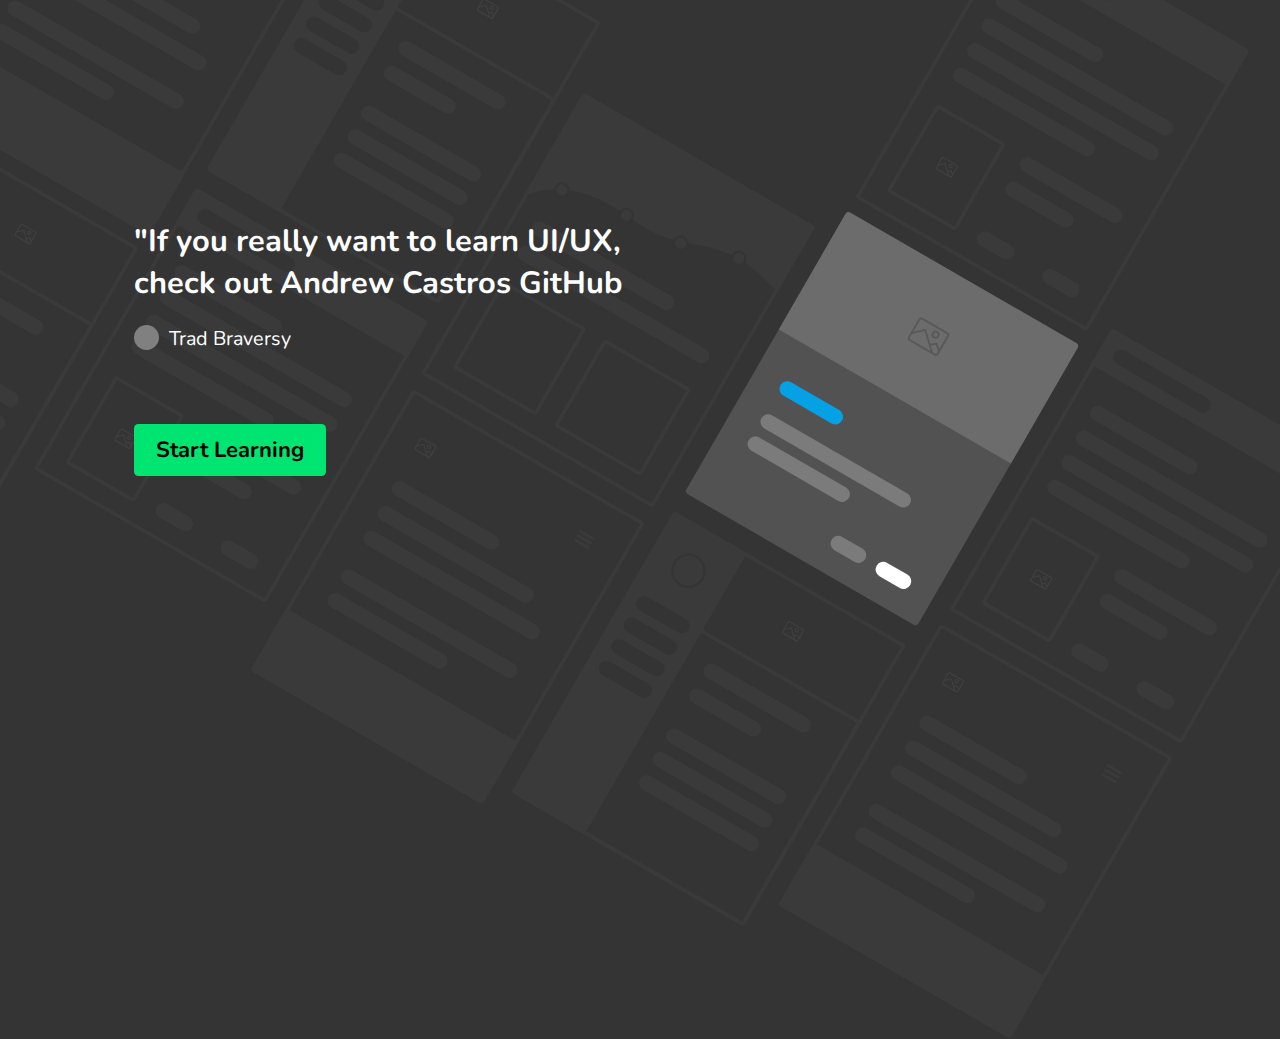
==== GSAPAnimatingSVG/index.html @ 4d9fe699 "more GSAP work" ====
<!DOCTYPE html>
<html lang="en">
<head>
    <meta charset="UTF-8">
    <meta http-equiv="X-UA-Compatible" content="IE=edge">
    <meta name="viewport" content="width=device-width, initial-scale=1.0">
    <link rel="stylesheet" href="css/main.css">
    <link rel="preconnect" href="https://fonts.gstatic.com">
<link href="https://fonts.googleapis.com/css2?family=Nunito:ital,wght@0,400;0,700;1,400&display=swap" rel="stylesheet">
    <title>Document</title>
</head>
<body>
    <div class="container">
        <svg viewBox="0 0 2184.857 1664.516">
            <defs>
              <clipPath id="clip-path">
                <rect width="24" height="20" fill="none"/>
              </clipPath>
            </defs>
            <g id="illus" transform="translate(227.429 219.193)">
            <g class="whole-card">
              <rect id="Rectangle_1139" class="card-bg" data-name="Rectangle 1139" width="366" height="444" rx="5" transform="translate(1279.115 314.613) rotate(30)" fill="#525252"/>
              <path id="Path_40" class="card-top" data-name="Path 40" d="M5,0H361a5,5,0,0,1,5,5V187H0V5A5,5,0,0,1,5,0Z" transform="translate(1279.115 314.613) rotate(30)" fill="#6c6c6c"/>
              <rect class="blip1" id="Rectangle_1141" data-name="Rectangle 1141" width="97" height="21" rx="10.5" transform="translate(1193.256 543.325) rotate(30)" fill="#04a2e4"/>
              <rect class="blip2" id="Rectangle_1142" data-name="Rectangle 1142" width="234" height="21" rx="10.5" transform="translate(1167.256 588.358) rotate(30)" fill="#7b7b7b"/>
              <rect class="blip3" id="Rectangle_1145" data-name="Rectangle 1145" width="158" height="21" rx="10.5" transform="translate(1149.756 618.669) rotate(30)" fill="#7b7b7b"/>
              <rect class="blip4" id="Rectangle_1143" data-name="Rectangle 1143" width="53" height="21" rx="10.5" transform="translate(1263.017 754.497) rotate(30)" fill="#7b7b7b"/>
              <rect class="blip5" id="Rectangle_1144" data-name="Rectangle 1144" width="53" height="21" rx="10.5" transform="translate(1324.504 789.997) rotate(30)" fill="#fff"/>
              <g class="icon" id="iconfinder_picture_1814111_1_" data-name="iconfinder_picture_1814111 (1)" transform="translate(1378.333 442.564) rotate(30)">
                <g id="Icon-Image" transform="translate(278 232)">
                  <path id="Fill-12" d="M-226.2-181.6h-39.5a4.225,4.225,0,0,1-4.2-4.2V-214a4.225,4.225,0,0,1,4.2-4.2h39.5A4.225,4.225,0,0,1-222-214v28.2a4.225,4.225,0,0,1-4.2,4.2Zm-39.6-33.9a1.367,1.367,0,0,0-1.4,1.4v28.2a1.367,1.367,0,0,0,1.4,1.4h39.5a1.367,1.367,0,0,0,1.4-1.4v-28.2a1.367,1.367,0,0,0-1.4-1.4Z" fill="#595959"/>
                  <path id="Fill-13" d="M-238.9-201.5a5.484,5.484,0,0,1-5.5-5.5,5.549,5.549,0,0,1,5.5-5.5,5.549,5.549,0,0,1,5.5,5.5,5.549,5.549,0,0,1-5.5,5.5Zm0-8.5a2.9,2.9,0,0,0-2.9,2.9,2.9,2.9,0,0,0,2.9,2.9,2.9,2.9,0,0,0,2.9-2.9,2.9,2.9,0,0,0-2.9-2.9Z" fill="#595959"/>
                  <path id="Fill-14" d="M-231.4-182.1l-23.1-21.7-13.2,12.2-1.8-1.9,15-13.9,24.9,23.4-1.8,1.9" fill="#595959"/>
                  <path id="Fill-15" d="M-224.2-189.3l-7.7-6.2-6.4,5.3-1.7-2.1,8.1-6.6,9.3,7.6-1.6,2" fill="#595959"/>
                </g>
              </g>
            </g>
              <g id="Group_59" data-name="Group 59" transform="translate(625.109 -1030.616) rotate(30)" opacity="0.36">
                <g id="Rectangle_1146" data-name="Rectangle 1146" transform="translate(1632 796)" fill="none" stroke="#474747" stroke-width="5">
                  <rect width="366" height="444" rx="5" stroke="none"/>
                  <rect x="2.5" y="2.5" width="361" height="439" rx="2.5" fill="none"/>
                </g>
                <g id="Rectangle_1151" data-name="Rectangle 1151" transform="translate(1665 1073)" fill="none" stroke="#474747" stroke-width="5">
                  <rect width="109" height="138" rx="5" stroke="none"/>
                  <rect x="2.5" y="2.5" width="104" height="133" rx="2.5" fill="none"/>
                </g>
                <path id="Rectangle_1149" data-name="Rectangle 1149" d="M5,0H361a5,5,0,0,1,5,5V57a0,0,0,0,1,0,0H0a0,0,0,0,1,0,0V5A5,5,0,0,1,5,0Z" transform="translate(1632 796)" fill="#474747"/>
                <rect id="Rectangle_1150" data-name="Rectangle 1150" width="151" height="21" rx="10.5" transform="translate(1652 814)" fill="#343434"/>
                <rect id="Rectangle_1148" data-name="Rectangle 1148" width="166" height="21" rx="10.5" transform="translate(1663 896)" fill="#474747"/>
                <rect id="Rectangle_1148-2" data-name="Rectangle 1148" width="299" height="21" rx="10.5" transform="translate(1663 935)" fill="#474747"/>
                <rect id="Rectangle_1148-3" data-name="Rectangle 1148" width="299" height="21" rx="10.5" transform="translate(1663 974)" fill="#474747"/>
                <rect id="Rectangle_1148-4" data-name="Rectangle 1148" width="221" height="21" rx="10.5" transform="translate(1663 1013)" fill="#474747"/>
                <rect id="Rectangle_1148-5" data-name="Rectangle 1148" width="159" height="21" rx="10.5" transform="translate(1803 1073)" fill="#474747"/>
                <rect id="Rectangle_1148-6" data-name="Rectangle 1148" width="104" height="21" rx="10.5" transform="translate(1803 1112)" fill="#474747"/>
                <rect id="Rectangle_1148-7" data-name="Rectangle 1148" width="56" height="21" rx="10.5" transform="translate(1803 1190)" fill="#474747"/>
                <rect id="Rectangle_1152" data-name="Rectangle 1152" width="56" height="21" rx="10.5" transform="translate(1906 1190)" fill="#474747"/>
                <g id="iconfinder_picture_1814111_1_2" data-name="iconfinder_picture_1814111 (1)" transform="translate(1699.156 1117.8)">
                  <g id="Icon-Image-2" data-name="Icon-Image" transform="translate(8.1 13.8)">
                    <path id="Fill-12-2" data-name="Fill-12" d="M-246.737-198.8h-20.937a2.24,2.24,0,0,1-2.226-2.226v-14.947a2.24,2.24,0,0,1,2.226-2.226h20.937a2.24,2.24,0,0,1,2.226,2.226v14.947a2.24,2.24,0,0,1-2.226,2.226Zm-20.99-17.969a.725.725,0,0,0-.742.742v14.947a.725.725,0,0,0,.742.742h20.937a.725.725,0,0,0,.742-.742v-14.947a.725.725,0,0,0-.742-.742Z" transform="translate(269.9 218.2)" fill="#595959"/>
                    <path id="Fill-13-2" data-name="Fill-13" d="M-241.485-206.67a2.907,2.907,0,0,1-2.915-2.915,2.941,2.941,0,0,1,2.915-2.915,2.941,2.941,0,0,1,2.915,2.915,2.941,2.941,0,0,1-2.915,2.915Zm0-4.505a1.538,1.538,0,0,0-1.537,1.537,1.538,1.538,0,0,0,1.537,1.537,1.538,1.538,0,0,0,1.537-1.537,1.538,1.538,0,0,0-1.537-1.537Z" transform="translate(257.916 215.521)" fill="#595959"/>
                    <path id="Fill-14-2" data-name="Fill-14" d="M-249.305-193.99l-12.244-11.5-7,6.467-.954-1.007,7.951-7.368,13.2,12.4-.954,1.007" transform="translate(269.712 213.124)" fill="#595959"/>
                    <path id="Fill-15-2" data-name="Fill-15" d="M-231.625-193.812l-4.081-3.286-3.392,2.809-.9-1.113,4.293-3.5,4.929,4.028-.848,1.06" transform="translate(255.848 209.13)" fill="#595959"/>
                  </g>
                </g>
              </g>
              <g id="Group_62" data-name="Group 62" transform="translate(-625.434 -1222.61) rotate(30)" opacity="0.36">
                <g id="Rectangle_1146-2" data-name="Rectangle 1146" transform="translate(1632 796)" fill="none" stroke="#474747" stroke-width="5">
                  <rect width="366" height="444" rx="5" stroke="none"/>
                  <rect x="2.5" y="2.5" width="361" height="439" rx="2.5" fill="none"/>
                </g>
                <g id="Rectangle_1151-2" data-name="Rectangle 1151" transform="translate(1665 1073)" fill="none" stroke="#474747" stroke-width="5">
                  <rect width="109" height="138" rx="5" stroke="none"/>
                  <rect x="2.5" y="2.5" width="104" height="133" rx="2.5" fill="none"/>
                </g>
                <path id="Rectangle_1149-2" data-name="Rectangle 1149" d="M5,0H361a5,5,0,0,1,5,5V57a0,0,0,0,1,0,0H0a0,0,0,0,1,0,0V5A5,5,0,0,1,5,0Z" transform="translate(1632 796)" fill="#474747"/>
                <rect id="Rectangle_1150-2" data-name="Rectangle 1150" width="151" height="21" rx="10.5" transform="translate(1652 814)" fill="#343434"/>
                <rect id="Rectangle_1148-8" data-name="Rectangle 1148" width="166" height="21" rx="10.5" transform="translate(1663 896)" fill="#474747"/>
                <rect id="Rectangle_1148-9" data-name="Rectangle 1148" width="299" height="21" rx="10.5" transform="translate(1663 935)" fill="#474747"/>
                <rect id="Rectangle_1148-10" data-name="Rectangle 1148" width="299" height="21" rx="10.5" transform="translate(1663 974)" fill="#474747"/>
                <rect id="Rectangle_1148-11" data-name="Rectangle 1148" width="221" height="21" rx="10.5" transform="translate(1663 1013)" fill="#474747"/>
                <rect id="Rectangle_1148-12" data-name="Rectangle 1148" width="159" height="21" rx="10.5" transform="translate(1803 1073)" fill="#474747"/>
                <rect id="Rectangle_1148-13" data-name="Rectangle 1148" width="104" height="21" rx="10.5" transform="translate(1803 1112)" fill="#474747"/>
                <rect id="Rectangle_1148-14" data-name="Rectangle 1148" width="56" height="21" rx="10.5" transform="translate(1803 1190)" fill="#474747"/>
                <rect id="Rectangle_1152-2" data-name="Rectangle 1152" width="56" height="21" rx="10.5" transform="translate(1906 1190)" fill="#474747"/>
                <g id="iconfinder_picture_1814111_1_3" data-name="iconfinder_picture_1814111 (1)" transform="translate(1699.156 1117.8)">
                  <g id="Icon-Image-3" data-name="Icon-Image" transform="translate(8.1 13.8)">
                    <path id="Fill-12-3" data-name="Fill-12" d="M-246.737-198.8h-20.937a2.24,2.24,0,0,1-2.226-2.226v-14.947a2.24,2.24,0,0,1,2.226-2.226h20.937a2.24,2.24,0,0,1,2.226,2.226v14.947a2.24,2.24,0,0,1-2.226,2.226Zm-20.99-17.969a.725.725,0,0,0-.742.742v14.947a.725.725,0,0,0,.742.742h20.937a.725.725,0,0,0,.742-.742v-14.947a.725.725,0,0,0-.742-.742Z" transform="translate(269.9 218.2)" fill="#595959"/>
                    <path id="Fill-13-3" data-name="Fill-13" d="M-241.485-206.67a2.907,2.907,0,0,1-2.915-2.915,2.941,2.941,0,0,1,2.915-2.915,2.941,2.941,0,0,1,2.915,2.915,2.941,2.941,0,0,1-2.915,2.915Zm0-4.505a1.538,1.538,0,0,0-1.537,1.537,1.538,1.538,0,0,0,1.537,1.537,1.538,1.538,0,0,0,1.537-1.537,1.538,1.538,0,0,0-1.537-1.537Z" transform="translate(257.916 215.521)" fill="#595959"/>
                    <path id="Fill-14-3" data-name="Fill-14" d="M-249.305-193.99l-12.244-11.5-7,6.467-.954-1.007,7.951-7.368,13.2,12.4-.954,1.007" transform="translate(269.712 213.124)" fill="#595959"/>
                    <path id="Fill-15-3" data-name="Fill-15" d="M-231.625-193.812l-4.081-3.286-3.392,2.809-.9-1.113,4.293-3.5,4.929,4.028-.848,1.06" transform="translate(255.848 209.13)" fill="#595959"/>
                  </g>
                </g>
              </g>
              <g id="Group_66" data-name="Group 66" transform="translate(496.262 -1593.445) rotate(30)" opacity="0.36">
                <g id="Rectangle_1146-3" data-name="Rectangle 1146" transform="translate(1632 796)" fill="none" stroke="#474747" stroke-width="5">
                  <rect width="366" height="444" rx="5" stroke="none"/>
                  <rect x="2.5" y="2.5" width="361" height="439" rx="2.5" fill="none"/>
                </g>
                <g id="Rectangle_1151-3" data-name="Rectangle 1151" transform="translate(1665 1073)" fill="none" stroke="#474747" stroke-width="5">
                  <rect width="109" height="138" rx="5" stroke="none"/>
                  <rect x="2.5" y="2.5" width="104" height="133" rx="2.5" fill="none"/>
                </g>
                <path id="Rectangle_1149-3" data-name="Rectangle 1149" d="M5,0H361a5,5,0,0,1,5,5V57a0,0,0,0,1,0,0H0a0,0,0,0,1,0,0V5A5,5,0,0,1,5,0Z" transform="translate(1632 796)" fill="#474747"/>
                <rect id="Rectangle_1150-3" data-name="Rectangle 1150" width="151" height="21" rx="10.5" transform="translate(1652 814)" fill="#343434"/>
                <rect id="Rectangle_1148-15" data-name="Rectangle 1148" width="166" height="21" rx="10.5" transform="translate(1663 896)" fill="#474747"/>
                <rect id="Rectangle_1148-16" data-name="Rectangle 1148" width="299" height="21" rx="10.5" transform="translate(1663 935)" fill="#474747"/>
                <rect id="Rectangle_1148-17" data-name="Rectangle 1148" width="299" height="21" rx="10.5" transform="translate(1663 974)" fill="#474747"/>
                <rect id="Rectangle_1148-18" data-name="Rectangle 1148" width="221" height="21" rx="10.5" transform="translate(1663 1013)" fill="#474747"/>
                <rect id="Rectangle_1148-19" data-name="Rectangle 1148" width="159" height="21" rx="10.5" transform="translate(1803 1073)" fill="#474747"/>
                <rect id="Rectangle_1148-20" data-name="Rectangle 1148" width="104" height="21" rx="10.5" transform="translate(1803 1112)" fill="#474747"/>
                <rect id="Rectangle_1148-21" data-name="Rectangle 1148" width="56" height="21" rx="10.5" transform="translate(1803 1190)" fill="#474747"/>
                <rect id="Rectangle_1152-3" data-name="Rectangle 1152" width="56" height="21" rx="10.5" transform="translate(1906 1190)" fill="#474747"/>
                <g id="iconfinder_picture_1814111_1_4" data-name="iconfinder_picture_1814111 (1)" transform="translate(1699.156 1117.8)">
                  <g id="Icon-Image-4" data-name="Icon-Image" transform="translate(8.1 13.8)">
                    <path id="Fill-12-4" data-name="Fill-12" d="M-246.737-198.8h-20.937a2.24,2.24,0,0,1-2.226-2.226v-14.947a2.24,2.24,0,0,1,2.226-2.226h20.937a2.24,2.24,0,0,1,2.226,2.226v14.947a2.24,2.24,0,0,1-2.226,2.226Zm-20.99-17.969a.725.725,0,0,0-.742.742v14.947a.725.725,0,0,0,.742.742h20.937a.725.725,0,0,0,.742-.742v-14.947a.725.725,0,0,0-.742-.742Z" transform="translate(269.9 218.2)" fill="#595959"/>
                    <path id="Fill-13-4" data-name="Fill-13" d="M-241.485-206.67a2.907,2.907,0,0,1-2.915-2.915,2.941,2.941,0,0,1,2.915-2.915,2.941,2.941,0,0,1,2.915,2.915,2.941,2.941,0,0,1-2.915,2.915Zm0-4.505a1.538,1.538,0,0,0-1.537,1.537,1.538,1.538,0,0,0,1.537,1.537,1.538,1.538,0,0,0,1.537-1.537,1.538,1.538,0,0,0-1.537-1.537Z" transform="translate(257.916 215.521)" fill="#595959"/>
                    <path id="Fill-14-4" data-name="Fill-14" d="M-249.305-193.99l-12.244-11.5-7,6.467-.954-1.007,7.951-7.368,13.2,12.4-.954,1.007" transform="translate(269.712 213.124)" fill="#595959"/>
                    <path id="Fill-15-4" data-name="Fill-15" d="M-231.625-193.812l-4.081-3.286-3.392,2.809-.9-1.113,4.293-3.5,4.929,4.028-.848,1.06" transform="translate(255.848 209.13)" fill="#595959"/>
                  </g>
                </g>
              </g>
              <g id="Group_56" data-name="Group 56" transform="translate(573.109 -940.549) rotate(30)" opacity="0.36">
                <g id="Rectangle_1172" data-name="Rectangle 1172" transform="translate(64 796)" fill="none" stroke="#474747" stroke-width="5">
                  <rect width="366" height="444" rx="5" stroke="none"/>
                  <rect x="2.5" y="2.5" width="361" height="439" rx="2.5" fill="none"/>
                </g>
                <rect id="Rectangle_1174" data-name="Rectangle 1174" width="366" height="98" rx="5" transform="translate(64 1142)" fill="#474747"/>
                <rect id="Rectangle_1175" data-name="Rectangle 1175" width="166" height="21" rx="10.5" transform="translate(106 913)" fill="#474747"/>
                <g id="Repeat_Grid_2" data-name="Repeat Grid 2" transform="translate(357 848)" clip-path="url(#clip-path)">
                  <g transform="translate(-366 -853)">
                    <rect id="Rectangle_1184" data-name="Rectangle 1184" width="24" height="4" rx="2" transform="translate(366 853)" fill="#474747"/>
                  </g>
                  <g transform="translate(-366 -846)">
                    <rect id="Rectangle_1184-2" data-name="Rectangle 1184" width="24" height="4" rx="2" transform="translate(366 853)" fill="#474747"/>
                  </g>
                  <g transform="translate(-366 -839)">
                    <rect id="Rectangle_1184-3" data-name="Rectangle 1184" width="24" height="4" rx="2" transform="translate(366 853)" fill="#474747"/>
                  </g>
                </g>
                <rect id="Rectangle_1176" data-name="Rectangle 1176" width="243" height="21" rx="10.5" transform="translate(106 952)" fill="#474747"/>
                <rect id="Rectangle_1177" data-name="Rectangle 1177" width="275" height="21" rx="10.5" transform="translate(106 991)" fill="#474747"/>
                <rect id="Rectangle_1178" data-name="Rectangle 1178" width="275" height="21" rx="10.5" transform="translate(106 1052)" fill="#474747"/>
                <rect id="Rectangle_1183" data-name="Rectangle 1183" width="186" height="21" rx="10.5" transform="translate(106 1089)" fill="#474747"/>
                <g id="iconfinder_picture_1814111_1_5" data-name="iconfinder_picture_1814111 (1)" transform="translate(98.156 833.8)">
                  <g id="Icon-Image-5" data-name="Icon-Image" transform="translate(8.1 13.8)">
                    <path id="Fill-12-5" data-name="Fill-12" d="M-246.737-198.8h-20.937a2.24,2.24,0,0,1-2.226-2.226v-14.947a2.24,2.24,0,0,1,2.226-2.226h20.937a2.24,2.24,0,0,1,2.226,2.226v14.947a2.24,2.24,0,0,1-2.226,2.226Zm-20.99-17.969a.725.725,0,0,0-.742.742v14.947a.725.725,0,0,0,.742.742h20.937a.725.725,0,0,0,.742-.742v-14.947a.725.725,0,0,0-.742-.742Z" transform="translate(269.9 218.2)" fill="#595959"/>
                    <path id="Fill-13-5" data-name="Fill-13" d="M-241.485-206.67a2.907,2.907,0,0,1-2.915-2.915,2.941,2.941,0,0,1,2.915-2.915,2.941,2.941,0,0,1,2.915,2.915,2.941,2.941,0,0,1-2.915,2.915Zm0-4.505a1.538,1.538,0,0,0-1.537,1.537,1.538,1.538,0,0,0,1.537,1.537,1.538,1.538,0,0,0,1.537-1.537,1.538,1.538,0,0,0-1.537-1.537Z" transform="translate(257.916 215.521)" fill="#595959"/>
                    <path id="Fill-14-5" data-name="Fill-14" d="M-249.305-193.99l-12.244-11.5-7,6.467-.954-1.007,7.951-7.368,13.2,12.4-.954,1.007" transform="translate(269.712 213.124)" fill="#595959"/>
                    <path id="Fill-15-5" data-name="Fill-15" d="M-231.625-193.812l-4.081-3.286-3.392,2.809-.9-1.113,4.293-3.5,4.929,4.028-.848,1.06" transform="translate(255.848 209.13)" fill="#595959"/>
                  </g>
                </g>
              </g>
              <g id="Group_63" data-name="Group 63" transform="translate(1028.708 -163.668) rotate(30)" opacity="0.36">
                <g id="Rectangle_1172-2" data-name="Rectangle 1172" transform="translate(64 796)" fill="none" stroke="#474747" stroke-width="5">
                  <rect width="366" height="444" rx="5" stroke="none"/>
                  <rect x="2.5" y="2.5" width="361" height="439" rx="2.5" fill="none"/>
                </g>
                <rect id="Rectangle_1174-2" data-name="Rectangle 1174" width="366" height="98" rx="5" transform="translate(64 1142)" fill="#474747"/>
                <rect id="Rectangle_1175-2" data-name="Rectangle 1175" width="166" height="21" rx="10.5" transform="translate(106 913)" fill="#474747"/>
                <g id="Repeat_Grid_2-2" data-name="Repeat Grid 2" transform="translate(357 848)" clip-path="url(#clip-path)">
                  <g transform="translate(-366 -853)">
                    <rect id="Rectangle_1184-4" data-name="Rectangle 1184" width="24" height="4" rx="2" transform="translate(366 853)" fill="#474747"/>
                  </g>
                  <g transform="translate(-366 -846)">
                    <rect id="Rectangle_1184-5" data-name="Rectangle 1184" width="24" height="4" rx="2" transform="translate(366 853)" fill="#474747"/>
                  </g>
                  <g transform="translate(-366 -839)">
                    <rect id="Rectangle_1184-6" data-name="Rectangle 1184" width="24" height="4" rx="2" transform="translate(366 853)" fill="#474747"/>
                  </g>
                </g>
                <rect id="Rectangle_1176-2" data-name="Rectangle 1176" width="243" height="21" rx="10.5" transform="translate(106 952)" fill="#474747"/>
                <rect id="Rectangle_1177-2" data-name="Rectangle 1177" width="275" height="21" rx="10.5" transform="translate(106 991)" fill="#474747"/>
                <rect id="Rectangle_1178-2" data-name="Rectangle 1178" width="275" height="21" rx="10.5" transform="translate(106 1052)" fill="#474747"/>
                <rect id="Rectangle_1183-2" data-name="Rectangle 1183" width="186" height="21" rx="10.5" transform="translate(106 1089)" fill="#474747"/>
                <g id="iconfinder_picture_1814111_1_6" data-name="iconfinder_picture_1814111 (1)" transform="translate(98.156 833.8)">
                  <g id="Icon-Image-6" data-name="Icon-Image" transform="translate(8.1 13.8)">
                    <path id="Fill-12-6" data-name="Fill-12" d="M-246.737-198.8h-20.937a2.24,2.24,0,0,1-2.226-2.226v-14.947a2.24,2.24,0,0,1,2.226-2.226h20.937a2.24,2.24,0,0,1,2.226,2.226v14.947a2.24,2.24,0,0,1-2.226,2.226Zm-20.99-17.969a.725.725,0,0,0-.742.742v14.947a.725.725,0,0,0,.742.742h20.937a.725.725,0,0,0,.742-.742v-14.947a.725.725,0,0,0-.742-.742Z" transform="translate(269.9 218.2)" fill="#595959"/>
                    <path id="Fill-13-6" data-name="Fill-13" d="M-241.485-206.67a2.907,2.907,0,0,1-2.915-2.915,2.941,2.941,0,0,1,2.915-2.915,2.941,2.941,0,0,1,2.915,2.915,2.941,2.941,0,0,1-2.915,2.915Zm0-4.505a1.538,1.538,0,0,0-1.537,1.537,1.538,1.538,0,0,0,1.537,1.537,1.538,1.538,0,0,0,1.537-1.537,1.538,1.538,0,0,0-1.537-1.537Z" transform="translate(257.916 215.521)" fill="#595959"/>
                    <path id="Fill-14-6" data-name="Fill-14" d="M-249.305-193.99l-12.244-11.5-7,6.467-.954-1.007,7.951-7.368,13.2,12.4-.954,1.007" transform="translate(269.712 213.124)" fill="#595959"/>
                    <path id="Fill-15-6" data-name="Fill-15" d="M-231.625-193.812l-4.081-3.286-3.392,2.809-.9-1.113,4.293-3.5,4.929,4.028-.848,1.06" transform="translate(255.848 209.13)" fill="#595959"/>
                  </g>
                </g>
              </g>
              <g id="Group_68" data-name="Group 68" transform="translate(1749.172 156.452) rotate(30)" opacity="0.36">
                <g id="Rectangle_1172-3" data-name="Rectangle 1172" transform="translate(64 796)" fill="none" stroke="#474747" stroke-width="5">
                  <rect width="366" height="444" rx="5" stroke="none"/>
                  <rect x="2.5" y="2.5" width="361" height="439" rx="2.5" fill="none"/>
                </g>
                <rect id="Rectangle_1174-3" data-name="Rectangle 1174" width="366" height="98" rx="5" transform="translate(64 1142)" fill="#474747"/>
                <rect id="Rectangle_1175-3" data-name="Rectangle 1175" width="166" height="21" rx="10.5" transform="translate(106 913)" fill="#474747"/>
                <g id="Repeat_Grid_2-3" data-name="Repeat Grid 2" transform="translate(357 848)" clip-path="url(#clip-path)">
                  <g transform="translate(-366 -853)">
                    <rect id="Rectangle_1184-7" data-name="Rectangle 1184" width="24" height="4" rx="2" transform="translate(366 853)" fill="#474747"/>
                  </g>
                  <g transform="translate(-366 -846)">
                    <rect id="Rectangle_1184-8" data-name="Rectangle 1184" width="24" height="4" rx="2" transform="translate(366 853)" fill="#474747"/>
                  </g>
                  <g transform="translate(-366 -839)">
                    <rect id="Rectangle_1184-9" data-name="Rectangle 1184" width="24" height="4" rx="2" transform="translate(366 853)" fill="#474747"/>
                  </g>
                </g>
                <rect id="Rectangle_1176-3" data-name="Rectangle 1176" width="243" height="21" rx="10.5" transform="translate(106 952)" fill="#474747"/>
                <rect id="Rectangle_1177-3" data-name="Rectangle 1177" width="275" height="21" rx="10.5" transform="translate(106 991)" fill="#474747"/>
                <rect id="Rectangle_1178-3" data-name="Rectangle 1178" width="275" height="21" rx="10.5" transform="translate(106 1052)" fill="#474747"/>
                <rect id="Rectangle_1183-3" data-name="Rectangle 1183" width="186" height="21" rx="10.5" transform="translate(106 1089)" fill="#474747"/>
                <g id="iconfinder_picture_1814111_1_7" data-name="iconfinder_picture_1814111 (1)" transform="translate(98.156 833.8)">
                  <g id="Icon-Image-7" data-name="Icon-Image" transform="translate(8.1 13.8)">
                    <path id="Fill-12-7" data-name="Fill-12" d="M-246.737-198.8h-20.937a2.24,2.24,0,0,1-2.226-2.226v-14.947a2.24,2.24,0,0,1,2.226-2.226h20.937a2.24,2.24,0,0,1,2.226,2.226v14.947a2.24,2.24,0,0,1-2.226,2.226Zm-20.99-17.969a.725.725,0,0,0-.742.742v14.947a.725.725,0,0,0,.742.742h20.937a.725.725,0,0,0,.742-.742v-14.947a.725.725,0,0,0-.742-.742Z" transform="translate(269.9 218.2)" fill="#595959"/>
                    <path id="Fill-13-7" data-name="Fill-13" d="M-241.485-206.67a2.907,2.907,0,0,1-2.915-2.915,2.941,2.941,0,0,1,2.915-2.915,2.941,2.941,0,0,1,2.915,2.915,2.941,2.941,0,0,1-2.915,2.915Zm0-4.505a1.538,1.538,0,0,0-1.537,1.537,1.538,1.538,0,0,0,1.537,1.537,1.538,1.538,0,0,0,1.537-1.537,1.538,1.538,0,0,0-1.537-1.537Z" transform="translate(257.916 215.521)" fill="#595959"/>
                    <path id="Fill-14-7" data-name="Fill-14" d="M-249.305-193.99l-12.244-11.5-7,6.467-.954-1.007,7.951-7.368,13.2,12.4-.954,1.007" transform="translate(269.712 213.124)" fill="#595959"/>
                    <path id="Fill-15-7" data-name="Fill-15" d="M-231.625-193.812l-4.081-3.286-3.392,2.809-.9-1.113,4.293-3.5,4.929,4.028-.848,1.06" transform="translate(255.848 209.13)" fill="#595959"/>
                  </g>
                </g>
              </g>
              <g id="Group_57" data-name="Group 57" transform="translate(631.609 -1041.875) rotate(30)" opacity="0.36">
                <g id="Rectangle_1165" data-name="Rectangle 1165" transform="translate(453 796)" fill="none" stroke="#474747" stroke-width="5">
                  <rect width="366" height="444" rx="5" stroke="none"/>
                  <rect x="2.5" y="2.5" width="361" height="439" rx="2.5" fill="none"/>
                </g>
                <g id="Rectangle_1168" data-name="Rectangle 1168" transform="translate(453 917)" fill="none" stroke="#474747" stroke-width="5">
                  <rect width="366" height="323" rx="5" stroke="none"/>
                  <rect x="2.5" y="2.5" width="361" height="318" rx="2.5" fill="none"/>
                </g>
                <rect id="Rectangle_1166" data-name="Rectangle 1166" width="115" height="444" rx="5" transform="translate(453 796)" fill="#474747"/>
                <rect id="Rectangle_1169" data-name="Rectangle 1169" width="166" height="21" rx="10.5" transform="translate(596 950)" fill="#474747"/>
                <rect id="Rectangle_1170" data-name="Rectangle 1170" width="110" height="21" rx="10.5" transform="translate(596 989)" fill="#474747"/>
                <rect id="Rectangle_1171" data-name="Rectangle 1171" width="186" height="21" rx="10.5" transform="translate(596 1052)" fill="#474747"/>
                <rect id="Rectangle_1171-2" data-name="Rectangle 1171" width="186" height="21" rx="10.5" transform="translate(596 1089)" fill="#474747"/>
                <rect id="Rectangle_1171-3" data-name="Rectangle 1171" width="186" height="21" rx="10.5" transform="translate(596 1126)" fill="#474747"/>
                <rect id="Rectangle_1167" data-name="Rectangle 1167" width="81" height="21" rx="10.5" transform="translate(470 916)" fill="#343434"/>
                <rect id="Rectangle_1167-2" data-name="Rectangle 1167" width="81" height="21" rx="10.5" transform="translate(470 950)" fill="#343434"/>
                <rect id="Rectangle_1167-3" data-name="Rectangle 1167" width="81" height="21" rx="10.5" transform="translate(470 984)" fill="#343434"/>
                <rect id="Rectangle_1167-4" data-name="Rectangle 1167" width="81" height="21" rx="10.5" transform="translate(470 1018)" fill="#343434"/>
                <g id="iconfinder_picture_1814111_1_8" data-name="iconfinder_picture_1814111 (1)" transform="translate(655.156 833.8)">
                  <g id="Icon-Image-8" data-name="Icon-Image" transform="translate(8.1 13.8)">
                    <path id="Fill-12-8" data-name="Fill-12" d="M-246.737-198.8h-20.937a2.24,2.24,0,0,1-2.226-2.226v-14.947a2.24,2.24,0,0,1,2.226-2.226h20.937a2.24,2.24,0,0,1,2.226,2.226v14.947a2.24,2.24,0,0,1-2.226,2.226Zm-20.99-17.969a.725.725,0,0,0-.742.742v14.947a.725.725,0,0,0,.742.742h20.937a.725.725,0,0,0,.742-.742v-14.947a.725.725,0,0,0-.742-.742Z" transform="translate(269.9 218.2)" fill="#595959"/>
                    <path id="Fill-13-8" data-name="Fill-13" d="M-241.485-206.67a2.907,2.907,0,0,1-2.915-2.915,2.941,2.941,0,0,1,2.915-2.915,2.941,2.941,0,0,1,2.915,2.915,2.941,2.941,0,0,1-2.915,2.915Zm0-4.505a1.538,1.538,0,0,0-1.537,1.537,1.538,1.538,0,0,0,1.537,1.537,1.538,1.538,0,0,0,1.537-1.537,1.538,1.538,0,0,0-1.537-1.537Z" transform="translate(257.916 215.521)" fill="#595959"/>
                    <path id="Fill-14-8" data-name="Fill-14" d="M-249.305-193.99l-12.244-11.5-7,6.467-.954-1.007,7.951-7.368,13.2,12.4-.954,1.007" transform="translate(269.712 213.124)" fill="#595959"/>
                    <path id="Fill-15-8" data-name="Fill-15" d="M-231.625-193.812l-4.081-3.286-3.392,2.809-.9-1.113,4.293-3.5,4.929,4.028-.848,1.06" transform="translate(255.848 209.13)" fill="#595959"/>
                  </g>
                </g>
                <circle id="Ellipse_16" data-name="Ellipse 16" cx="22" cy="22" r="22" transform="translate(489 835)" fill="#474747" stroke="#343434" stroke-width="3"/>
              </g>
              <g id="Group_60" data-name="Group 60" transform="translate(1048.306 -191.613) rotate(30)" opacity="0.36">
                <g id="Rectangle_1165-2" data-name="Rectangle 1165" transform="translate(453 796)" fill="none" stroke="#474747" stroke-width="5">
                  <rect width="366" height="444" rx="5" stroke="none"/>
                  <rect x="2.5" y="2.5" width="361" height="439" rx="2.5" fill="none"/>
                </g>
                <g id="Rectangle_1168-2" data-name="Rectangle 1168" transform="translate(453 917)" fill="none" stroke="#474747" stroke-width="5">
                  <rect width="366" height="323" rx="5" stroke="none"/>
                  <rect x="2.5" y="2.5" width="361" height="318" rx="2.5" fill="none"/>
                </g>
                <rect id="Rectangle_1166-2" data-name="Rectangle 1166" width="115" height="444" rx="5" transform="translate(453 796)" fill="#474747"/>
                <rect id="Rectangle_1169-2" data-name="Rectangle 1169" width="166" height="21" rx="10.5" transform="translate(596 950)" fill="#474747"/>
                <rect id="Rectangle_1170-2" data-name="Rectangle 1170" width="110" height="21" rx="10.5" transform="translate(596 989)" fill="#474747"/>
                <rect id="Rectangle_1171-4" data-name="Rectangle 1171" width="186" height="21" rx="10.5" transform="translate(596 1052)" fill="#474747"/>
                <rect id="Rectangle_1171-5" data-name="Rectangle 1171" width="186" height="21" rx="10.5" transform="translate(596 1089)" fill="#474747"/>
                <rect id="Rectangle_1171-6" data-name="Rectangle 1171" width="186" height="21" rx="10.5" transform="translate(596 1126)" fill="#474747"/>
                <rect id="Rectangle_1167-5" data-name="Rectangle 1167" width="81" height="21" rx="10.5" transform="translate(470 916)" fill="#343434"/>
                <rect id="Rectangle_1167-6" data-name="Rectangle 1167" width="81" height="21" rx="10.5" transform="translate(470 950)" fill="#343434"/>
                <rect id="Rectangle_1167-7" data-name="Rectangle 1167" width="81" height="21" rx="10.5" transform="translate(470 984)" fill="#343434"/>
                <rect id="Rectangle_1167-8" data-name="Rectangle 1167" width="81" height="21" rx="10.5" transform="translate(470 1018)" fill="#343434"/>
                <g id="iconfinder_picture_1814111_1_9" data-name="iconfinder_picture_1814111 (1)" transform="translate(655.156 833.8)">
                  <g id="Icon-Image-9" data-name="Icon-Image" transform="translate(8.1 13.8)">
                    <path id="Fill-12-9" data-name="Fill-12" d="M-246.737-198.8h-20.937a2.24,2.24,0,0,1-2.226-2.226v-14.947a2.24,2.24,0,0,1,2.226-2.226h20.937a2.24,2.24,0,0,1,2.226,2.226v14.947a2.24,2.24,0,0,1-2.226,2.226Zm-20.99-17.969a.725.725,0,0,0-.742.742v14.947a.725.725,0,0,0,.742.742h20.937a.725.725,0,0,0,.742-.742v-14.947a.725.725,0,0,0-.742-.742Z" transform="translate(269.9 218.2)" fill="#595959"/>
                    <path id="Fill-13-9" data-name="Fill-13" d="M-241.485-206.67a2.907,2.907,0,0,1-2.915-2.915,2.941,2.941,0,0,1,2.915-2.915,2.941,2.941,0,0,1,2.915,2.915,2.941,2.941,0,0,1-2.915,2.915Zm0-4.505a1.538,1.538,0,0,0-1.537,1.537,1.538,1.538,0,0,0,1.537,1.537,1.538,1.538,0,0,0,1.537-1.537,1.538,1.538,0,0,0-1.537-1.537Z" transform="translate(257.916 215.521)" fill="#595959"/>
                    <path id="Fill-14-9" data-name="Fill-14" d="M-249.305-193.99l-12.244-11.5-7,6.467-.954-1.007,7.951-7.368,13.2,12.4-.954,1.007" transform="translate(269.712 213.124)" fill="#595959"/>
                    <path id="Fill-15-9" data-name="Fill-15" d="M-231.625-193.812l-4.081-3.286-3.392,2.809-.9-1.113,4.293-3.5,4.929,4.028-.848,1.06" transform="translate(255.848 209.13)" fill="#595959"/>
                  </g>
                </g>
                <circle id="Ellipse_16-2" data-name="Ellipse 16" cx="22" cy="22" r="22" transform="translate(489 835)" fill="#474747" stroke="#343434" stroke-width="3"/>
              </g>
              <g id="Group_69" data-name="Group 69" transform="translate(0.262 -734.348) rotate(30)" opacity="0.36">
                <g id="Rectangle_1165-3" data-name="Rectangle 1165" transform="translate(453 796)" fill="none" stroke="#474747" stroke-width="5">
                  <rect width="366" height="444" rx="5" stroke="none"/>
                  <rect x="2.5" y="2.5" width="361" height="439" rx="2.5" fill="none"/>
                </g>
                <g id="Rectangle_1168-3" data-name="Rectangle 1168" transform="translate(453 917)" fill="none" stroke="#474747" stroke-width="5">
                  <rect width="366" height="323" rx="5" stroke="none"/>
                  <rect x="2.5" y="2.5" width="361" height="318" rx="2.5" fill="none"/>
                </g>
                <rect id="Rectangle_1166-3" data-name="Rectangle 1166" width="115" height="444" rx="5" transform="translate(453 796)" fill="#474747"/>
                <rect id="Rectangle_1169-3" data-name="Rectangle 1169" width="166" height="21" rx="10.5" transform="translate(596 950)" fill="#474747"/>
                <rect id="Rectangle_1170-3" data-name="Rectangle 1170" width="110" height="21" rx="10.5" transform="translate(596 989)" fill="#474747"/>
                <rect id="Rectangle_1171-7" data-name="Rectangle 1171" width="186" height="21" rx="10.5" transform="translate(596 1052)" fill="#474747"/>
                <rect id="Rectangle_1171-8" data-name="Rectangle 1171" width="186" height="21" rx="10.5" transform="translate(596 1089)" fill="#474747"/>
                <rect id="Rectangle_1171-9" data-name="Rectangle 1171" width="186" height="21" rx="10.5" transform="translate(596 1126)" fill="#474747"/>
                <rect id="Rectangle_1167-9" data-name="Rectangle 1167" width="81" height="21" rx="10.5" transform="translate(470 916)" fill="#343434"/>
                <rect id="Rectangle_1167-10" data-name="Rectangle 1167" width="81" height="21" rx="10.5" transform="translate(470 950)" fill="#343434"/>
                <rect id="Rectangle_1167-11" data-name="Rectangle 1167" width="81" height="21" rx="10.5" transform="translate(470 984)" fill="#343434"/>
                <rect id="Rectangle_1167-12" data-name="Rectangle 1167" width="81" height="21" rx="10.5" transform="translate(470 1018)" fill="#343434"/>
                <g id="iconfinder_picture_1814111_1_10" data-name="iconfinder_picture_1814111 (1)" transform="translate(655.156 833.8)">
                  <g id="Icon-Image-10" data-name="Icon-Image" transform="translate(8.1 13.8)">
                    <path id="Fill-12-10" data-name="Fill-12" d="M-246.737-198.8h-20.937a2.24,2.24,0,0,1-2.226-2.226v-14.947a2.24,2.24,0,0,1,2.226-2.226h20.937a2.24,2.24,0,0,1,2.226,2.226v14.947a2.24,2.24,0,0,1-2.226,2.226Zm-20.99-17.969a.725.725,0,0,0-.742.742v14.947a.725.725,0,0,0,.742.742h20.937a.725.725,0,0,0,.742-.742v-14.947a.725.725,0,0,0-.742-.742Z" transform="translate(269.9 218.2)" fill="#595959"/>
                    <path id="Fill-13-10" data-name="Fill-13" d="M-241.485-206.67a2.907,2.907,0,0,1-2.915-2.915,2.941,2.941,0,0,1,2.915-2.915,2.941,2.941,0,0,1,2.915,2.915,2.941,2.941,0,0,1-2.915,2.915Zm0-4.505a1.538,1.538,0,0,0-1.537,1.537,1.538,1.538,0,0,0,1.537,1.537,1.538,1.538,0,0,0,1.537-1.537,1.538,1.538,0,0,0-1.537-1.537Z" transform="translate(257.916 215.521)" fill="#595959"/>
                    <path id="Fill-14-10" data-name="Fill-14" d="M-249.305-193.99l-12.244-11.5-7,6.467-.954-1.007,7.951-7.368,13.2,12.4-.954,1.007" transform="translate(269.712 213.124)" fill="#595959"/>
                    <path id="Fill-15-10" data-name="Fill-15" d="M-231.625-193.812l-4.081-3.286-3.392,2.809-.9-1.113,4.293-3.5,4.929,4.028-.848,1.06" transform="translate(255.848 209.13)" fill="#595959"/>
                  </g>
                </g>
                <circle id="Ellipse_16-3" data-name="Ellipse 16" cx="22" cy="22" r="22" transform="translate(489 835)" fill="#474747" stroke="#343434" stroke-width="3"/>
              </g>
              <g id="Group_58" data-name="Group 58" transform="translate(584.109 -959.602) rotate(30)" opacity="0.36">
                <g id="Rectangle_1153" data-name="Rectangle 1153" transform="translate(846 796)" fill="none" stroke="#474747" stroke-width="5">
                  <rect width="366" height="444" rx="5" stroke="none"/>
                  <rect x="2.5" y="2.5" width="361" height="439" rx="2.5" fill="none"/>
                </g>
                <g id="Rectangle_1162" data-name="Rectangle 1162" transform="translate(879 1073)" fill="none" stroke="#474747" stroke-width="5">
                  <rect width="132" height="138" rx="5" stroke="none"/>
                  <rect x="2.5" y="2.5" width="127" height="133" rx="2.5" fill="none"/>
                </g>
                <g id="Rectangle_1163" data-name="Rectangle 1163" transform="translate(1039 1073)" fill="none" stroke="#474747" stroke-width="5">
                  <rect width="137" height="138" rx="5" stroke="none"/>
                  <rect x="2.5" y="2.5" width="132" height="133" rx="2.5" fill="none"/>
                </g>
                <rect id="Rectangle_1157" data-name="Rectangle 1157" width="221" height="21" rx="10.5" transform="translate(877 977)" fill="#474747"/>
                <rect id="Rectangle_1164" data-name="Rectangle 1164" width="299" height="21" rx="10.5" transform="translate(877 1016)" fill="#474747"/>
                <path id="Path_39" data-name="Path 39" d="M9783.593,5330s33.307-56.167,136.384-43.4,105.615-51.77,222.077-13.769c1,1,0-100.539,0-100.539H9783.593Z" transform="translate(-8934 -4374)" fill="#474747"/>
                <circle id="Ellipse_12" data-name="Ellipse 12" cx="9" cy="9" r="9" transform="translate(1134 877)" fill="#474747" stroke="#343434" stroke-width="3"/>
                <circle id="Ellipse_13" data-name="Ellipse 13" cx="9" cy="9" r="9" transform="translate(1055 899)" fill="#474747" stroke="#343434" stroke-width="3"/>
                <circle id="Ellipse_14" data-name="Ellipse 14" cx="9" cy="9" r="9" transform="translate(972 903)" fill="#474747" stroke="#343434" stroke-width="3"/>
                <circle id="Ellipse_15" data-name="Ellipse 15" cx="9" cy="9" r="9" transform="translate(878 917)" fill="#474747" stroke="#343434" stroke-width="3"/>
              </g>
              

              </g>
 
          </svg>
    </div>

    <div class="content">
      <h1 class="main-content">"If you really want to learn UI/UX, check out Andrew Castros GitHub</h1>
      <div class="quote-container main-content">
        <div class="avatar"></div>
        <p>Trad Braversy</p>
      </div>
      <a href="#" class="cta main-content">Start Learning</a>
    </div>

    <script src="https://s3-us-west-2.amazonaws.com/s.cdpn.io/16327/gsap-latest-beta.min.js"></script>

    <script>
      let tl = gsap.timeline({defaults: { duration: .7, ease: Back.easeOut.config(2), opacity: 0}})
      let tl2 = gsap.timeline({defaults: { duration: 1.5, delay: .5}})
      let tl3 = gsap.timeline({defaults: { duration: 1.5}})

      tl.from('.card-bg', {delay: 1, scale: .2, transformOrigin: 'center'}, "=.2")
        .from('.card-top', {scaleY: 0, transformOrigin: 'top'})
        .from('.icon', {scale: .2, transformOrigin: 'center'}, "-=.7")
        .from('.blip1', {scaleX: 0})
        .from('.blip2', {scaleX: 0}, "-=.2")
        .from('.blip3', {scaleX: 0}, "-=.4")
        .from('.blip4', {scaleX: 0}, "-=.5")
        .from('.blip5', {scaleX: 0}, "-=.7")

      tl2.to('.whole-card', {y: 10, repeat: -1, yoyo: true})
      tl3.from('.main-content', {opacity: 0, y:40, stagger: .3})
    </script>
</body>
</html>
---- GSAPAnimatingSVG/css/main.css ----
body {
  background: #343434;
  color: white;
  font-family: 'Nunito';
}

svg {
  position: absolute;
  z-index: 0;
  left: -55%;
  top: -8%;
  width: 150%;
}

.content {
  width: 75%;
  margin: 0 auto;
  text-align: center;
  margin-top: 75%;
  position: relative;
  z-index: 1;
}

.content h1 {
  font-size: 1.4em;
}

.quote-container {
  display: -webkit-box;
  display: -ms-flexbox;
  display: flex;
  width: 100%;
  place-content: center;
}

.quote-container .avatar {
  width: 25px;
  height: 25px;
  background: gray;
  border-radius: 50%;
}

.quote-container p {
  margin: .3em .5em;
  font-size: .9em;
}

.cta {
  margin-top: 3em;
  display: inline-block;
  background: #00E472;
  color: black;
  text-decoration: none;
  padding: .5em 1em;
  border-radius: .2em;
  font-weight: bold;
}

@media screen and (min-width: 840px) {
  body {
    font-size: 22px;
    overflow-x: hidden;
  }
  .content {
    text-align: left;
    width: 80%;
    margin: 10em auto 0 auto;
  }
  .content h1 {
    width: 50%;
  }
  svg {
    left: unset;
    right: -5%;
    top: -8%;
    width: 1200px;
  }
  .quote-container {
    display: -webkit-box;
    display: -ms-flexbox;
    display: flex;
    place-content: unset;
  }
  .quote-container p {
    margin-top: 0;
  }
  .quote-container .avatar {
    width: 25px;
  }
}

@media screen and (min-width: 1220px) {
  svg {
    position: absolute;
    z-index: 0;
    left: unset;
    right: -5%;
    top: -20%;
    overflow: hidden;
    width: 1600px;
  }
}
/*# sourceMappingURL=main.css.map */
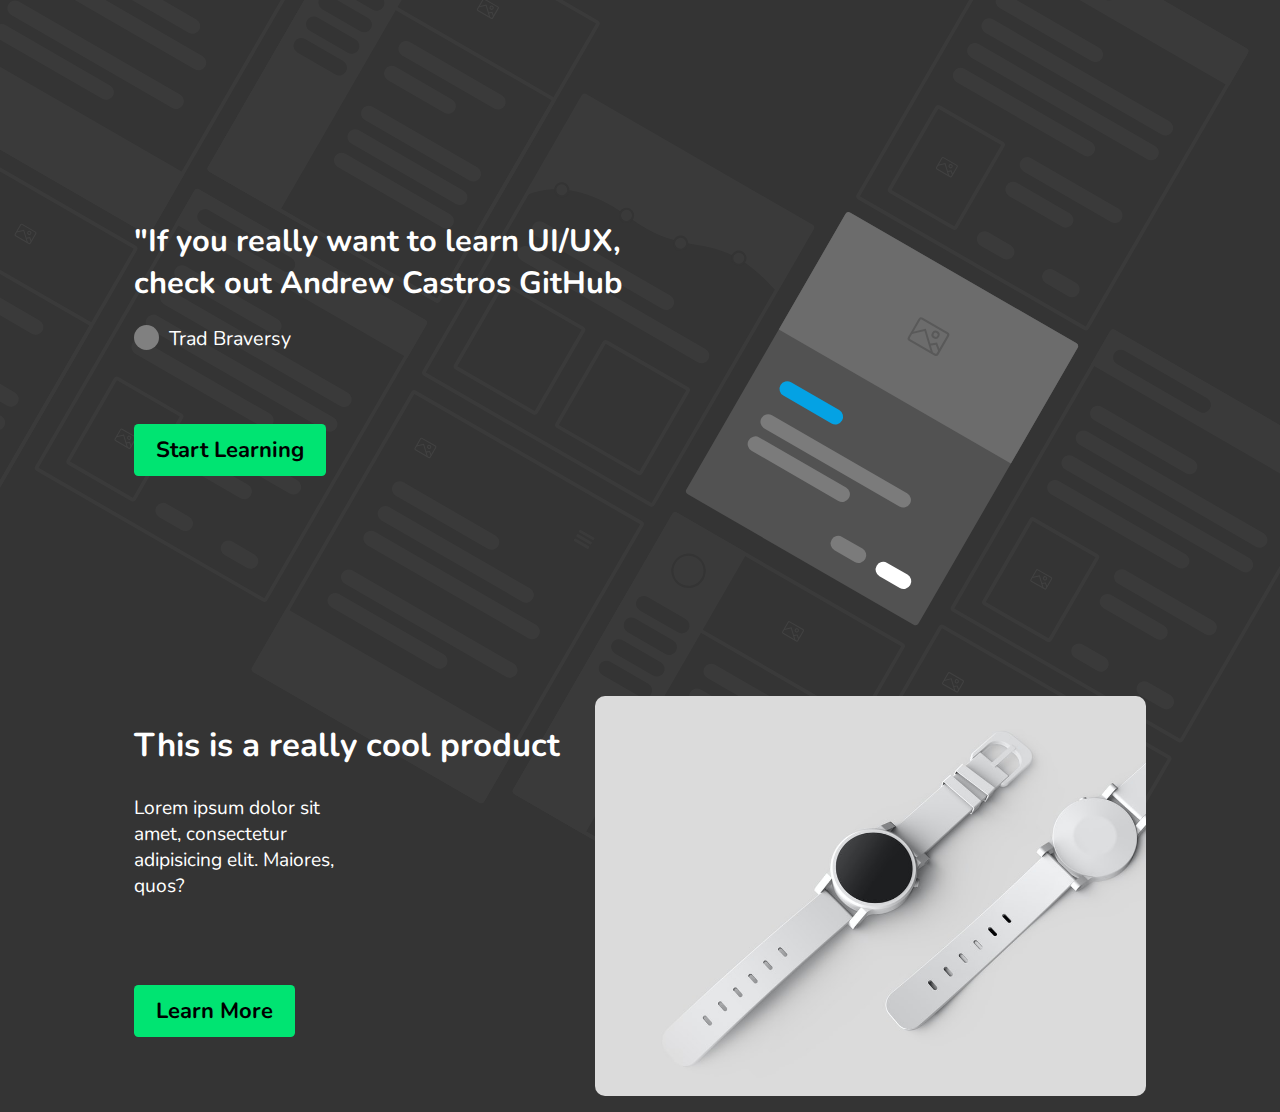
==== commit 06ed5580: "playing with GSAP values" ====
--- a/GSAPAnimatingSVG/index.html
+++ b/GSAPAnimatingSVG/index.html
@@ -336,12 +336,26 @@
       <a href="#" class="cta main-content">Start Learning</a>
     </div>
 
+    <section class="content flex">
+      <div class="left-column marketing">
+        <h2 class="marketing title">This is a really cool product</h2>
+        <p class="left-column_text marketing">Lorem ipsum dolor sit amet, consectetur adipisicing elit. Maiores, quos?</p>
+        <a href="#" class="cta marketing">Learn More</a>
+      </div>
+      <div class="right-column marketing">
+        <img class="right-column_image" src="images/product.jfif" alt="">
+      </div>
+
+    </section>
+
     <script src="https://s3-us-west-2.amazonaws.com/s.cdpn.io/16327/gsap-latest-beta.min.js"></script>
 
     <script>
       let tl = gsap.timeline({defaults: { duration: .7, ease: Back.easeOut.config(2), opacity: 0}})
       let tl2 = gsap.timeline({defaults: { duration: 1.5, delay: .5}})
       let tl3 = gsap.timeline({defaults: { duration: 1.5}})
+      let tl4 = gsap.timeline({defaults: {duration: 2.5, ease: Power4.easeOut, opacity: 0, delay: 1}})
+      let tl5 = gsap.timeline({defaults: {duration: 1}})
 
       tl.from('.card-bg', {delay: 1, scale: .2, transformOrigin: 'center'}, "=.2")
         .from('.card-top', {scaleY: 0, transformOrigin: 'top'})
@@ -354,6 +368,7 @@
 
       tl2.to('.whole-card', {y: 10, repeat: -1, yoyo: true})
       tl3.from('.main-content', {opacity: 0, y:40, stagger: .3})
+      tl4.from('.marketing', {rotation: 1, opacity: 0, x: 10, y: 5, stagger: .1, })
     </script>
 </body>
 </html>--- a/GSAPAnimatingSVG/css/main.css
+++ b/GSAPAnimatingSVG/css/main.css
@@ -56,6 +56,22 @@
   font-weight: bold;
 }
 
+.left-column_text {
+  width: 50%;
+  font-size: 1.2rem;
+}
+
+.right-column_image {
+  height: 400px;
+  border-radius: 10px;
+}
+
+.flex {
+  display: -webkit-box;
+  display: -ms-flexbox;
+  display: flex;
+}
+
 @media screen and (min-width: 840px) {
   body {
     font-size: 22px;
